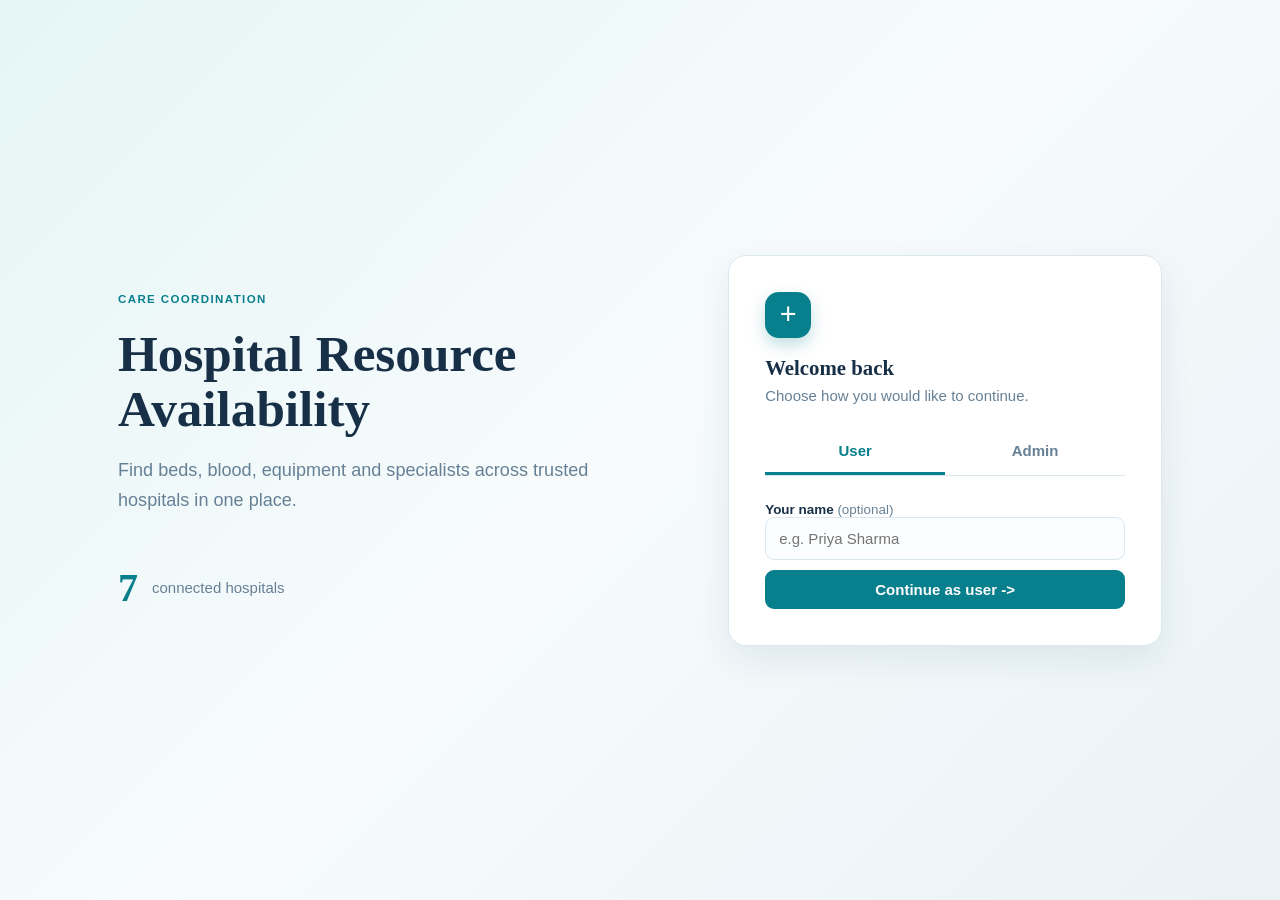
==== index.html @ f805d65b "Add initial project files" ====
<!doctype html>
<html lang="en">
<head>
  <meta charset="UTF-8">
  <meta name="viewport" content="width=device-width, initial-scale=1.0">
  <title>Hospital Resource Availability</title>
  <link rel="stylesheet" href="style.css">
</head>
<body>
  <div id="app">
    <section id="loginView" class="view auth-view">
      <div class="auth-layout">
        <div class="auth-copy"><span class="eyebrow">Care coordination</span><h1>Hospital Resource Availability</h1><p>Find beds, blood, equipment and specialists across trusted hospitals in one place.</p><div class="intro-stat"><strong>7</strong><span>connected hospitals</span></div></div>
        <div class="login-card panel"><div class="brand-mark">+</div><h2>Welcome back</h2><p class="muted">Choose how you would like to continue.</p><div class="role-tabs"><button class="role-tab active" data-role="user" type="button">User</button><button class="role-tab" data-role="admin" type="button">Admin</button></div><form id="loginForm" class="form-stack" novalidate><div id="userFields"><label for="userName">Your name <span class="optional">(optional)</span></label><input id="userName" type="text" placeholder="e.g. Priya Sharma"><button class="button primary full" type="submit">Continue as user <span aria-hidden="true">-&gt;</span></button></div><div id="adminFields" class="form-stack hidden"><label for="hospitalSelect">Hospital</label><select id="hospitalSelect"></select><label for="secretCode">Hospital secret code</label><input id="secretCode" type="password" placeholder="Enter your secret code" autocomplete="off"><p id="loginError" class="field-error" role="alert"></p><button class="button primary full" type="submit">Open admin dashboard <span aria-hidden="true">-&gt;</span></button></div></form></div>
      </div>
    </section>
    <section id="userView" class="view hidden"></section>
    <section id="adminView" class="view hidden"></section>
    <section id="requestsView" class="view hidden"></section>
  </div>
  <div id="modalRoot"></div><div id="toast" class="toast" role="status"></div>
  <script src="script.js"></script>
</body>
</html>
---- style.css ----
:root {
    --ink:#183047;
    --muted:#668096;
    --line:#dce8ef;
    --surface:#fff;
    --bg:#f3f8fa;
    --primary:#087f8c;
    --primary-dark:#05616d;
    --teal-soft:#e2f3f3;
    --red:#d74b4b;
    --red-soft:#fdebea;
    --green:#18865a;
    --green-soft:#e4f5ec;
    --amber:#b87616;
    --amber-soft:#fff2d9;
    --grey:#758492;
    --grey-soft:#edf1f3;
    --shadow:0 14px 34px rgba(37,76,96,.09);
    font-family:"Trebuchet MS",sans-serif
}
* {
    box-sizing:border-box
}
body {
    margin:0;
    background:var(--bg);
    color:var(--ink);
    font-size:15px
}
h1,h2,h3,p {
    margin:0
}
h1,h2,h3,.brand {
    font-family:Georgia,serif
}
h1 {
    font-size:clamp(2rem,4vw,3.25rem);
    line-height:1.08
}
h2 {
    font-size:1.3rem
}
h3 {
    font-size:1rem
}
button,input,select,textarea {
    font:inherit
}
button {
    cursor:pointer
}
a {
    color:inherit;
    text-decoration:none
}
.hidden {
    display:none!important
}
.muted {
    color:var(--muted)
}
.eyebrow {
    color:var(--primary);
    font-size:.72rem;
    font-weight:800;
    letter-spacing:.12em;
    text-transform:uppercase
}
.panel {
    background:var(--surface);
    border:1px solid var(--line);
    border-radius:18px;
    box-shadow:var(--shadow)
}
.auth-view {
    min-height:100vh;
    background:linear-gradient(135deg,#e5f5f5,#f7fbfc 48%,#eaf2f6)
}
.auth-layout {
    max-width:1100px;
    min-height:100vh;
    margin:auto;
    padding:70px 28px;
    display:grid;
    grid-template-columns:1.1fr .9fr;
    gap:80px;
    align-items:center
}
.auth-copy {
    max-width:530px
}
.auth-copy h1 {
    margin:20px 0 18px
}
.auth-copy p {
    font-size:1.13rem;
    line-height:1.7;
    color:var(--muted)
}
.intro-stat {
    display:flex;
    gap:14px;
    align-items:center;
    margin-top:48px;
    color:var(--muted)
}
.intro-stat strong {
    font:800 2.5rem Georgia;
    color:var(--primary)
}
.brand-mark {
    width:46px;
    height:46px;
    border-radius:14px;
    background:var(--primary);
    color:#fff;
    display:grid;
    place-items:center;
    font-size:1.8rem;
    box-shadow:0 7px 16px rgba(8,127,140,.25)
}
.login-card {
    padding:36px;
    max-width:440px;
    width:100%
}
.login-card h2 {
    margin-top:18px
}
.login-card>.muted {
    margin:7px 0 25px
}
.role-tabs {
    display:grid;
    grid-template-columns:1fr 1fr;
    border-bottom:1px solid var(--line);
    margin-bottom:24px
}
.role-tab {
    border:0;
    background:transparent;
    padding:13px;
    color:var(--muted);
    font-weight:700;
    border-bottom:3px solid transparent
}
.role-tab.active {
    color:var(--primary);
    border-color:var(--primary)
}
.form-stack {
    display:flex;
    flex-direction:column;
    gap:9px
}
.form-stack label,label {
    font-weight:600;
    font-size:.84rem
}
.optional {
    font-weight:400;
    color:var(--muted)
}
input,select,textarea {
    width:100%;
    border:1px solid var(--line);
    border-radius:9px;
    background:#fbfdfe;
    color:var(--ink);
    padding:12px 13px;
    outline:none
}
input:focus,select:focus,textarea:focus {
    border-color:var(--primary);
    box-shadow:0 0 0 3px rgba(8,127,140,.11)
}
textarea {
    resize:vertical
}
.button {
    border:0;
    border-radius:9px;
    padding:11px 16px;
    font-weight:700;
    transition:transform .15s
}
.button:hover {
    transform:translateY(-1px)
}
.button.primary {
    background:var(--primary);
    color:#fff
}
.button.primary:hover {
    background:var(--primary-dark)
}
.button.ghost {
    background:transparent;
    color:var(--primary);
    border:1px solid var(--line)
}
.button.emergency {
    background:var(--red);
    color:#fff
}
.button.text-button {
    background:none;
    color:var(--primary);
    padding:5px
}
.full {
    width:100%;
    margin-top:10px
}
.field-error {
    color:var(--red);
    font-size:.8rem;
    min-height:18px
}
.site-header {
    background:#fff;
    border-bottom:1px solid var(--line);
    position:sticky;
    top:0;
    z-index:5
}
.header-inner {
    max-width:1240px;
    margin:auto;
    padding:14px 28px;
    display:flex;
    align-items:center;
    gap:24px
}
.brand {
    display:flex;
    align-items:center;
    gap:10px;
    font-size:1rem
}
.brand-mark.small {
    width:32px;
    height:32px;
    border-radius:10px;
    font-size:1.4rem
}
.brand small {
    display:block;
    font:500 .68rem "Trebuchet MS";
    color:var(--muted);
    margin-top:2px
}
.header-actions {
    margin-left:auto;
    display:flex;
    align-items:center;
    gap:15px
}
.user-greeting {
    font-size:.85rem;
    color:var(--muted)
}
.main-nav {
    display:flex;
    gap:6px;
    margin-left:auto
}
.main-nav a {
    padding:9px 12px;
    border-radius:8px;
    color:var(--muted);
    font-size:.82rem;
    font-weight:600
}
.main-nav a.active,.main-nav a:hover {
    color:var(--primary);
    background:var(--teal-soft)
}
.nav-count {
    background:var(--red);
    color:#fff;
    border-radius:20px;
    padding:2px 6px;
    font-size:.68rem;
    margin-left:3px
}
.page-shell {
    max-width:1240px;
    margin:auto;
    padding:42px 28px 72px
}
.page-heading {
    display:flex;
    justify-content:space-between;
    align-items:end;
    gap:20px;
    margin-bottom:30px
}
.page-heading h1 {
    margin:10px 0
}
.network-status,.live-chip {
    font-size:.78rem;
    color:var(--muted);
    display:flex;
    align-items:center;
    gap:8px;
    padding:9px 12px;
    border:1px solid var(--line);
    border-radius:30px;
    background:#fff
}
.status-dot {
    width:8px;
    height:8px;
    background:var(--green);
    border-radius:50%;
    box-shadow:0 0 0 4px var(--green-soft)
}
.filter-panel {
    padding:22px;
    margin-bottom:28px
}
.filter-heading {
    display:flex;
    align-items:center;
    gap:14px;
    margin-bottom:18px
}
.filter-heading h2 {
    margin-right:auto
}
.count-label {
    color:var(--muted);
    font-size:.8rem
}
.filter-grid {
    display:grid;
    grid-template-columns:2fr repeat(4,1fr);
    gap:12px
}
.filter-grid label {
    color:var(--muted);
    font-size:.76rem
}
.filter-grid input,.filter-grid select {
    margin-top:7px
}
.check-row {
    display:flex;
    gap:22px;
    flex-wrap:wrap;
    margin-top:16px;
    padding-top:16px;
    border-top:1px solid var(--line)
}
.check-label {
    color:var(--muted);
    font-weight:500;
    display:flex;
    gap:8px;
    align-items:center
}
.check-label input {
    width:auto;
    accent-color:var(--primary)
}
.hospital-list {
    display:grid;
    grid-template-columns:repeat(2,minmax(0,1fr));
    gap:18px
}
.hospital-card {
    background:#fff;
    border:1px solid var(--line);
    border-radius:16px;
    overflow:hidden;
    box-shadow:0 7px 20px rgba(37,76,96,.05)
}
.hospital-summary {
    padding:21px;
    display:flex;
    gap:12px;
    align-items:flex-start
}
.hospital-summary h2 {
    font-size:1.08rem
}
.hospital-summary .muted {
    font-size:.8rem;
    margin-top:6px
}
.expand-button {
    margin-left:auto;
    background:var(--teal-soft);
    color:var(--primary);
    border:0;
    border-radius:8px;
    padding:9px 12px;
    font-weight:700
}
.quick-strip {
    display:grid;
    grid-template-columns:repeat(3,1fr);
    border-top:1px solid var(--line);
    border-bottom:1px solid var(--line)
}
.quick-cell {
    padding:15px 14px
}
.quick-cell+.quick-cell {
    border-left:1px solid var(--line)
}
.quick-cell small {
    display:block;
    color:var(--muted);
    font-size:.7rem;
    margin-bottom:7px
}
.quick-cell strong {
    display:block;
    font-size:1rem
}
.hospital-detail {
    padding:21px;
    display:block
}
.detail-block {
    padding-top:18px;
    margin-top:18px;
    border-top:1px solid var(--line)
}
.detail-block:first-child {
    padding-top:0;
    margin-top:0;
    border-top:0
}
.detail-block h3 {
    margin-bottom:12px
}
.resource-line {
    display:flex;
    justify-content:space-between;
    align-items:center;
    gap:10px;
    padding:11px 0
}
.resource-line+.resource-line {
    border-top:1px solid var(--line)
}
.blood-grid {
    display:grid;
    grid-template-columns:repeat(4,1fr);
    gap:8px
}
.blood-item {
    background:#f7fafb;
    padding:9px;
    border-radius:8px
}
.blood-item strong,.blood-item small {
    display:block
}
.blood-item small {
    color:var(--muted);
    margin:3px 0 6px
}
.equipment-list,.doctor-list {
    display:grid;
    gap:8px
}
.equipment-row,.doctor-row {
    display:flex;
    align-items:center;
    justify-content:space-between;
    padding:9px 11px;
    border:1px solid var(--line);
    border-radius:8px;
    font-size:.82rem
}
.doctor-row {
    align-items:flex-start
}
.doctor-info strong,.doctor-info span {
    display:block
}
.doctor-info span {
    color:var(--muted);
    font-size:.76rem;
    margin-top:3px
}
.dept-label {
    font-size:.7rem;
    color:var(--primary);
    font-weight:800;
    text-transform:uppercase;
    letter-spacing:.06em;
    margin:12px 0 6px
}
.detail-footer {
    display:flex;
    justify-content:flex-end;
    margin-top:20px
}
.status-badge {
    display:inline-flex;
    align-items:center;
    border-radius:20px;
    padding:4px 8px;
    font-size:.68rem;
    font-weight:800;
    text-transform:capitalize;
    white-space:nowrap
}
.status-badge.available {
    background:var(--green-soft);
    color:var(--green)
}
.status-badge.limited {
    background:var(--amber-soft);
    color:var(--amber)
}
.status-badge.critical,.status-badge.high {
    background:var(--red-soft);
    color:var(--red)
}
.status-badge.unavailable {
    background:var(--grey-soft);
    color:var(--grey)
}
.status-badge.medium {
    background:var(--amber-soft);
    color:var(--amber)
}
.status-badge.low {
    background:var(--green-soft);
    color:var(--green)
}
.note-box {
    margin-top:20px;
    padding:16px;
    border-left:4px solid var(--amber);
    border-radius:10px;
    background:#fff8e9
}
.note-box h3 {
    margin-bottom:8px
}
.note-row {
    display:flex;
    justify-content:space-between;
    gap:10px;
    padding:5px 0;
    font-size:.85rem
}
.modal-backdrop {
    position:fixed;
    inset:0;
    background:rgba(24,48,71,.48);
    display:grid;
    place-items:center;
    padding:20px;
    z-index:10
}
.modal {
    width:min(480px,100%);
    padding:30px;
    position:relative
}
.modal h2 {
    margin:9px 0 7px
}
.modal-close {
    position:absolute;
    right:18px;
    top:16px;
    border:0;
    background:var(--grey-soft);
    color:var(--muted);
    width:30px;
    height:30px;
    border-radius:50%
}
.toast {
    position:fixed;
    right:25px;
    bottom:25px;
    background:var(--ink);
    color:#fff;
    padding:14px 18px;
    border-radius:10px;
    box-shadow:var(--shadow);
    transform:translateY(130px);
    opacity:0;
    transition:.25s;
    z-index:20;
    font-size:.84rem
}
.toast.show {
    transform:translateY(0);
    opacity:1
}
.admin-grid {
    display:grid;
    grid-template-columns:repeat(2,1fr);
    gap:18px
}
.editor-card {
    padding:23px
}
.editor-card h2 {
    margin-bottom:5px
}
.editor-card>.muted {
    font-size:.78rem;
    margin-bottom:20px
}
.number-grid {
    display:grid;
    grid-template-columns:repeat(2,1fr);
    gap:12px
}
.input-label {
    display:block;
    color:var(--muted);
    font-size:.76rem
}
.input-label input,.input-label select {
    margin-top:6px
}
.editor-actions {
    display:flex;
    justify-content:flex-end;
    align-items:center;
    gap:12px;
    margin-top:18px
}
.preview-row {
    display:flex;
    gap:14px;
    flex-wrap:wrap;
    margin-top:16px
}
.inline-error {
    color:var(--red);
    font-size:.75rem;
    margin-top:9px
}
.blood-edit-grid {
    display:grid;
    grid-template-columns:repeat(4,1fr);
    gap:10px
}
.equipment-editor,.doctor-editor,.required-editor {
    display:grid;
    gap:10px
}
.editable-row {
    display:grid;
    grid-template-columns:1.4fr 1fr auto;
    gap:9px;
    align-items:center
}
.doctor-edit-row {
    display:grid;
    grid-template-columns:1.3fr 1fr .7fr 1fr auto;
    gap:8px;
    align-items:center
}
.required-edit-row {
    display:grid;
    grid-template-columns:1fr .8fr auto;
    gap:8px;
    align-items:center
}
.remove-button {
    border:0;
    background:var(--red-soft);
    color:var(--red);
    border-radius:7px;
    padding:9px 11px;
    font-weight:700
}
.add-button {
    background:var(--teal-soft);
    color:var(--primary);
    border:0;
    padding:9px 12px;
    border-radius:8px;
    font-weight:700;
    margin-top:10px
}
.request-toolbar {
    display:flex;
    justify-content:space-between;
    gap:18px;
    padding:14px;
    margin-bottom:22px
}
.request-toolbar input {
    max-width:280px
}
.filter-tabs {
    display:flex;
    gap:5px
}
.filter-tabs button {
    border:0;
    background:transparent;
    color:var(--muted);
    padding:10px 13px;
    border-radius:7px;
    font-weight:600
}
.filter-tabs button.active {
    background:var(--teal-soft);
    color:var(--primary)
}
.request-list {
    display:grid;
    gap:14px
}
.request-card {
    background:#fff;
    border:1px solid var(--line);
    border-radius:14px;
    padding:20px
}
.request-top {
    display:flex;
    justify-content:space-between;
    gap:14px;
    align-items:start
}
.request-top h2 {
    font-size:1rem
}
.request-meta {
    font-size:.78rem;
    color:var(--muted);
    margin-top:6px
}
.request-reason {
    margin-top:18px;
    color:var(--ink);
    line-height:1.6;
    font-size:.9rem;
    padding:13px;
    background:#f7fafb;
    border-radius:8px
}
.empty-state {
    text-align:center;
    padding:60px 20px;
    background:#fff;
    border:1px dashed var(--line);
    border-radius:14px;
    color:var(--muted)
}
@media(max-width:900px) {
    .auth-layout {
        grid-template-columns:1fr;
        gap:25px;
        padding:35px 20px
    }
    .auth-copy {
        max-width:none
    }
    .intro-stat {
        margin-top:20px
    }
    .filter-grid {
        grid-template-columns:repeat(2,1fr)
    }
    .search-field {
        grid-column:1/-1
    }
    .hospital-list,.admin-grid {
        grid-template-columns:1fr
    }
    .header-inner {
        padding:12px 18px;
        flex-wrap:wrap
    }
    .main-nav {
        order:3;
        width:100%;
        margin:0
    }
    .main-nav a {
        flex:1;
        text-align:center
    }
}
@media(max-width:600px) {
    h1 {
        font-size:2rem
    }
    .page-shell {
        padding:28px 16px 50px
    }
    .page-heading {
        align-items:start;
        flex-direction:column
    }
    .filter-grid {
        grid-template-columns:1fr
    }
    .filter-heading {
        flex-wrap:wrap
    }
    .filter-heading h2 {
        width:100%
    }
    .quick-cell {
        padding:12px 9px
    }
    .quick-cell strong {
        font-size:.85rem
    }
    .blood-grid,.blood-edit-grid {
        grid-template-columns:repeat(2,1fr)
    }
    .number-grid {
        grid-template-columns:1fr
    }
    .request-toolbar {
        align-items:stretch;
        flex-direction:column
    }
    .request-toolbar input {
        max-width:none
    }
    .filter-tabs {
        overflow:auto
    }
    .editable-row,.doctor-edit-row,.required-edit-row {
        grid-template-columns:1fr
    }
    .user-greeting {
        display:none
    }
}
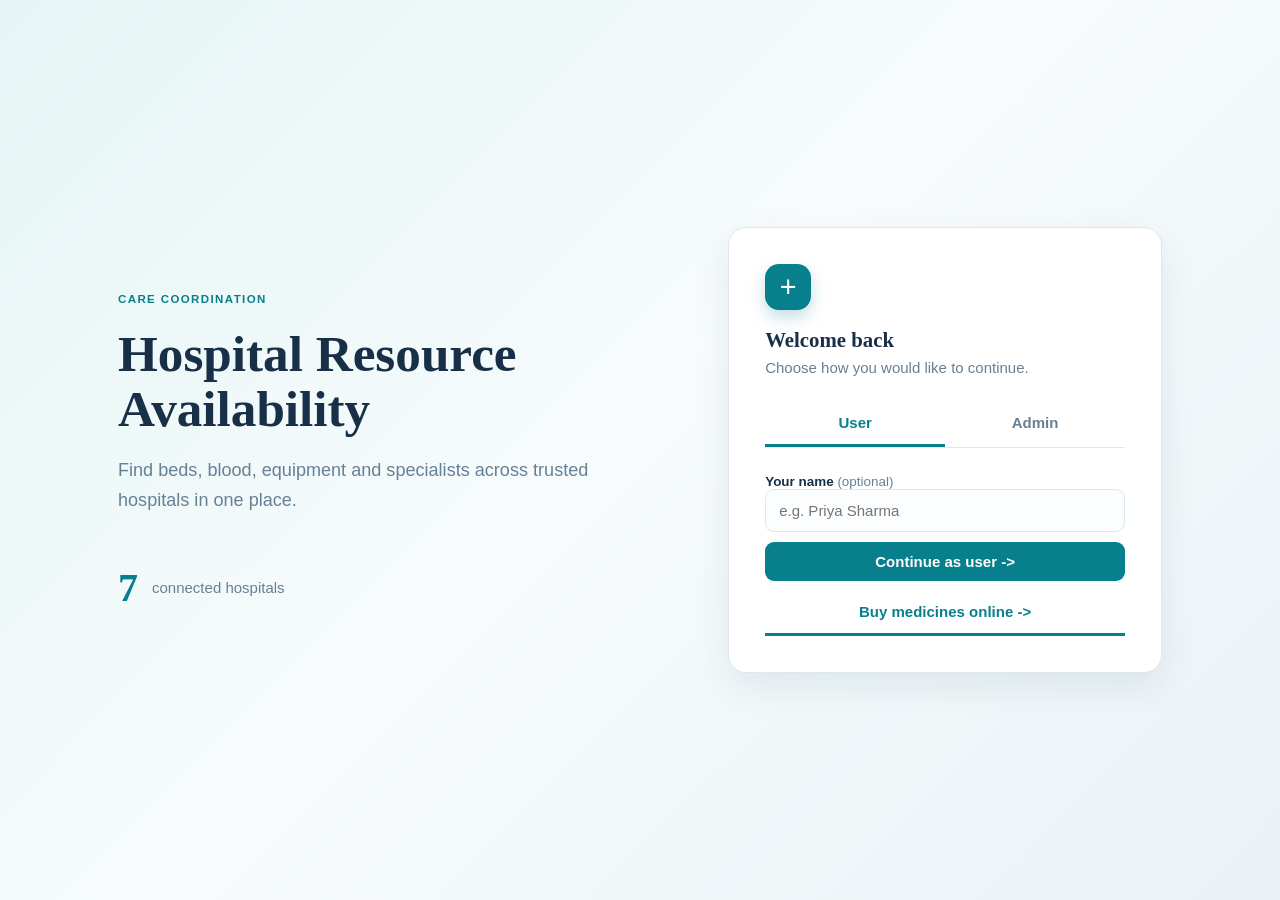
==== commit ec216a45: "BUY MEDICINES ADDED" ====
--- a/index.html
+++ b/index.html
@@ -11,7 +11,7 @@
     <section id="loginView" class="view auth-view">
       <div class="auth-layout">
         <div class="auth-copy"><span class="eyebrow">Care coordination</span><h1>Hospital Resource Availability</h1><p>Find beds, blood, equipment and specialists across trusted hospitals in one place.</p><div class="intro-stat"><strong>7</strong><span>connected hospitals</span></div></div>
-        <div class="login-card panel"><div class="brand-mark">+</div><h2>Welcome back</h2><p class="muted">Choose how you would like to continue.</p><div class="role-tabs"><button class="role-tab active" data-role="user" type="button">User</button><button class="role-tab" data-role="admin" type="button">Admin</button></div><form id="loginForm" class="form-stack" novalidate><div id="userFields"><label for="userName">Your name <span class="optional">(optional)</span></label><input id="userName" type="text" placeholder="e.g. Priya Sharma"><button class="button primary full" type="submit">Continue as user <span aria-hidden="true">-&gt;</span></button></div><div id="adminFields" class="form-stack hidden"><label for="hospitalSelect">Hospital</label><select id="hospitalSelect"></select><label for="secretCode">Hospital secret code</label><input id="secretCode" type="password" placeholder="Enter your secret code" autocomplete="off"><p id="loginError" class="field-error" role="alert"></p><button class="button primary full" type="submit">Open admin dashboard <span aria-hidden="true">-&gt;</span></button></div></form></div>
+        <div class="login-card panel"><div class="brand-mark">+</div><h2>Welcome back</h2><p class="muted">Choose how you would like to continue.</p><div class="role-tabs"><button class="role-tab active" data-role="user" type="button">User</button><button class="role-tab" data-role="admin" type="button">Admin</button></div><form id="loginForm" class="form-stack" novalidate><div id="userFields"><label for="userName">Your name <span class="optional">(optional)</span></label><input id="userName" type="text" placeholder="e.g. Priya Sharma"><button class="button primary full" type="submit">Continue as user <span aria-hidden="true">-&gt;</span></button></div><button class="role-tab active" type="button" onclick="window.location.href='https://www.1mg.com/'">Buy medicines online <span aria-hidden="true">-&gt;</span></button><div id="adminFields" class="form-stack hidden"><label for="hospitalSelect">Hospital</label><select id="hospitalSelect"></select><label for="secretCode">Hospital secret code</label><input id="secretCode" type="password" placeholder="Enter your secret code" autocomplete="off"><p id="loginError" class="field-error" role="alert"></p><button class="button primary full" type="submit">Open admin dashboard <span aria-hidden="true">-&gt;</span></button></div></form></div>
       </div>
     </section>
     <section id="userView" class="view hidden"></section>
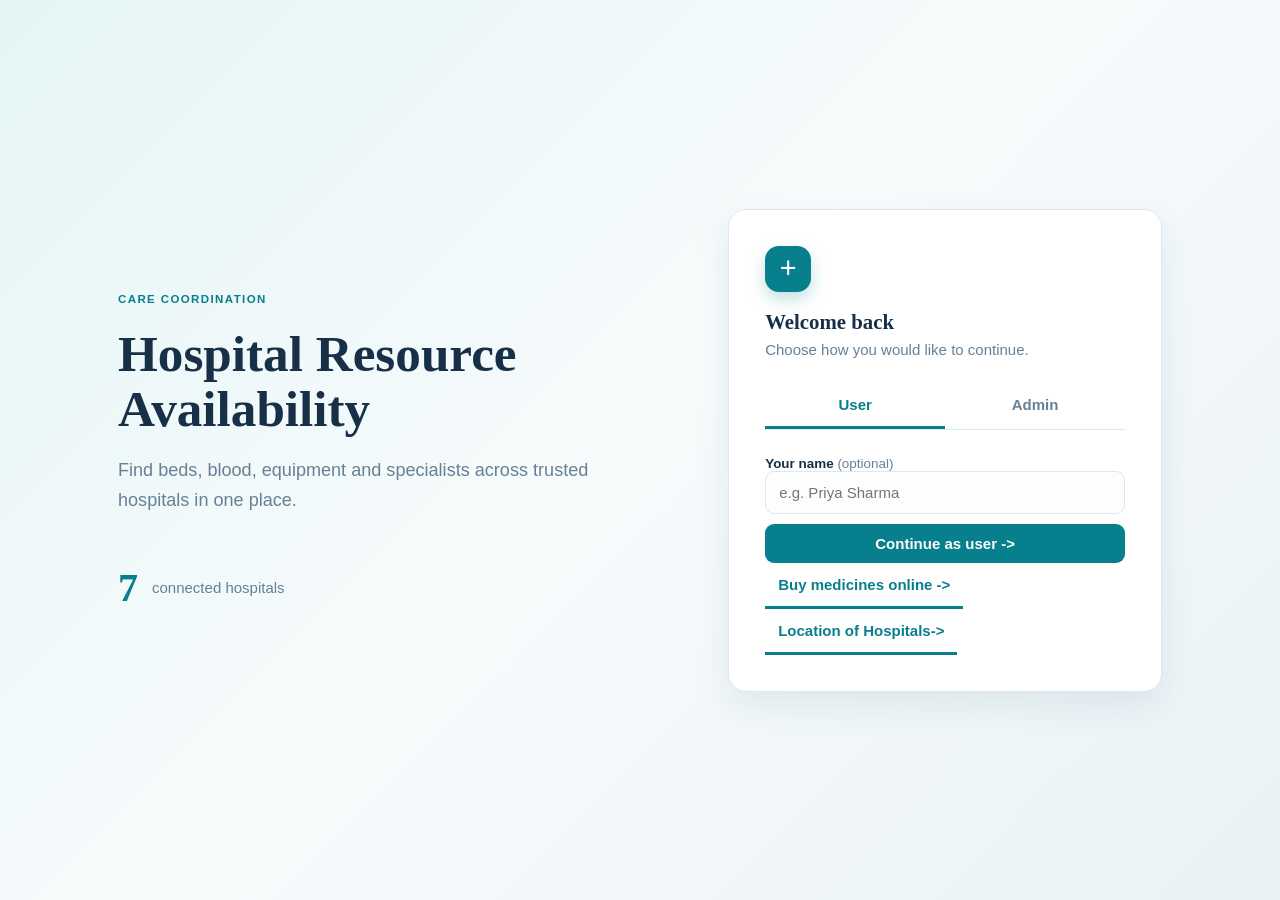
==== commit e0ff4a28: "Locations added" ====
--- a/index.html
+++ b/index.html
@@ -3,7 +3,7 @@
 <head>
   <meta charset="UTF-8">
   <meta name="viewport" content="width=device-width, initial-scale=1.0">
-  <title>Hospital Resource Availability</title>
+  <title>TechSwastya - Hospital Resource Availability</title>
   <link rel="stylesheet" href="style.css">
 </head>
 <body>
@@ -11,7 +11,7 @@
     <section id="loginView" class="view auth-view">
       <div class="auth-layout">
         <div class="auth-copy"><span class="eyebrow">Care coordination</span><h1>Hospital Resource Availability</h1><p>Find beds, blood, equipment and specialists across trusted hospitals in one place.</p><div class="intro-stat"><strong>7</strong><span>connected hospitals</span></div></div>
-        <div class="login-card panel"><div class="brand-mark">+</div><h2>Welcome back</h2><p class="muted">Choose how you would like to continue.</p><div class="role-tabs"><button class="role-tab active" data-role="user" type="button">User</button><button class="role-tab" data-role="admin" type="button">Admin</button></div><form id="loginForm" class="form-stack" novalidate><div id="userFields"><label for="userName">Your name <span class="optional">(optional)</span></label><input id="userName" type="text" placeholder="e.g. Priya Sharma"><button class="button primary full" type="submit">Continue as user <span aria-hidden="true">-&gt;</span></button></div><button class="role-tab active" type="button" onclick="window.location.href='https://www.1mg.com/'">Buy medicines online <span aria-hidden="true">-&gt;</span></button><div id="adminFields" class="form-stack hidden"><label for="hospitalSelect">Hospital</label><select id="hospitalSelect"></select><label for="secretCode">Hospital secret code</label><input id="secretCode" type="password" placeholder="Enter your secret code" autocomplete="off"><p id="loginError" class="field-error" role="alert"></p><button class="button primary full" type="submit">Open admin dashboard <span aria-hidden="true">-&gt;</span></button></div></form></div>
+        <div class="login-card panel"><div class="brand-mark">+</div><h2>Welcome back</h2><p class="muted">Choose how you would like to continue.</p><div class="role-tabs"><button class="role-tab active" data-role="user" type="button">User</button><button class="role-tab" data-role="admin" type="button">Admin</button></div><form id="loginForm" class="form-stack" novalidate><div id="userFields"><label for="userName">Your name <span class="optional">(optional)</span></label><input id="userName" type="text" placeholder="e.g. Priya Sharma"><button class="button primary full" type="submit">Continue as user <span aria-hidden="true">-&gt;</span></button><button class="role-tab active" type="button" onclick="window.location.href='https://www.1mg.com/'">Buy medicines online <span aria-hidden="true">-&gt;</span></button><button class="role-tab active" type="button" onclick="window.location.href='location.html'">Location of Hospitals<span aria-hidden="true">-&gt;</span></button></div><div id="adminFields" class="form-stack hidden"><label for="hospitalSelect">Hospital</label><select id="hospitalSelect"></select><label for="secretCode">Hospital secret code</label><input id="secretCode" type="password" placeholder="Enter your secret code" autocomplete="off"><p id="loginError" class="field-error" role="alert"></p><button class="button primary full" type="submit">Open admin dashboard <span aria-hidden="true">-&gt;</span></button></div></form></div>
       </div>
     </section>
     <section id="userView" class="view hidden"></section>
--- a/style.css
+++ b/style.css
@@ -757,6 +757,14 @@
     border-radius:14px;
     color:var(--muted)
 }
+.location-header {
+    
+    display:flex;
+    justify-content:space-between;
+    align-items:center;
+    gap:12px;
+    margin-bottom:18px
+}
 @media(max-width:900px) {
     .auth-layout {
         grid-template-columns:1fr;
